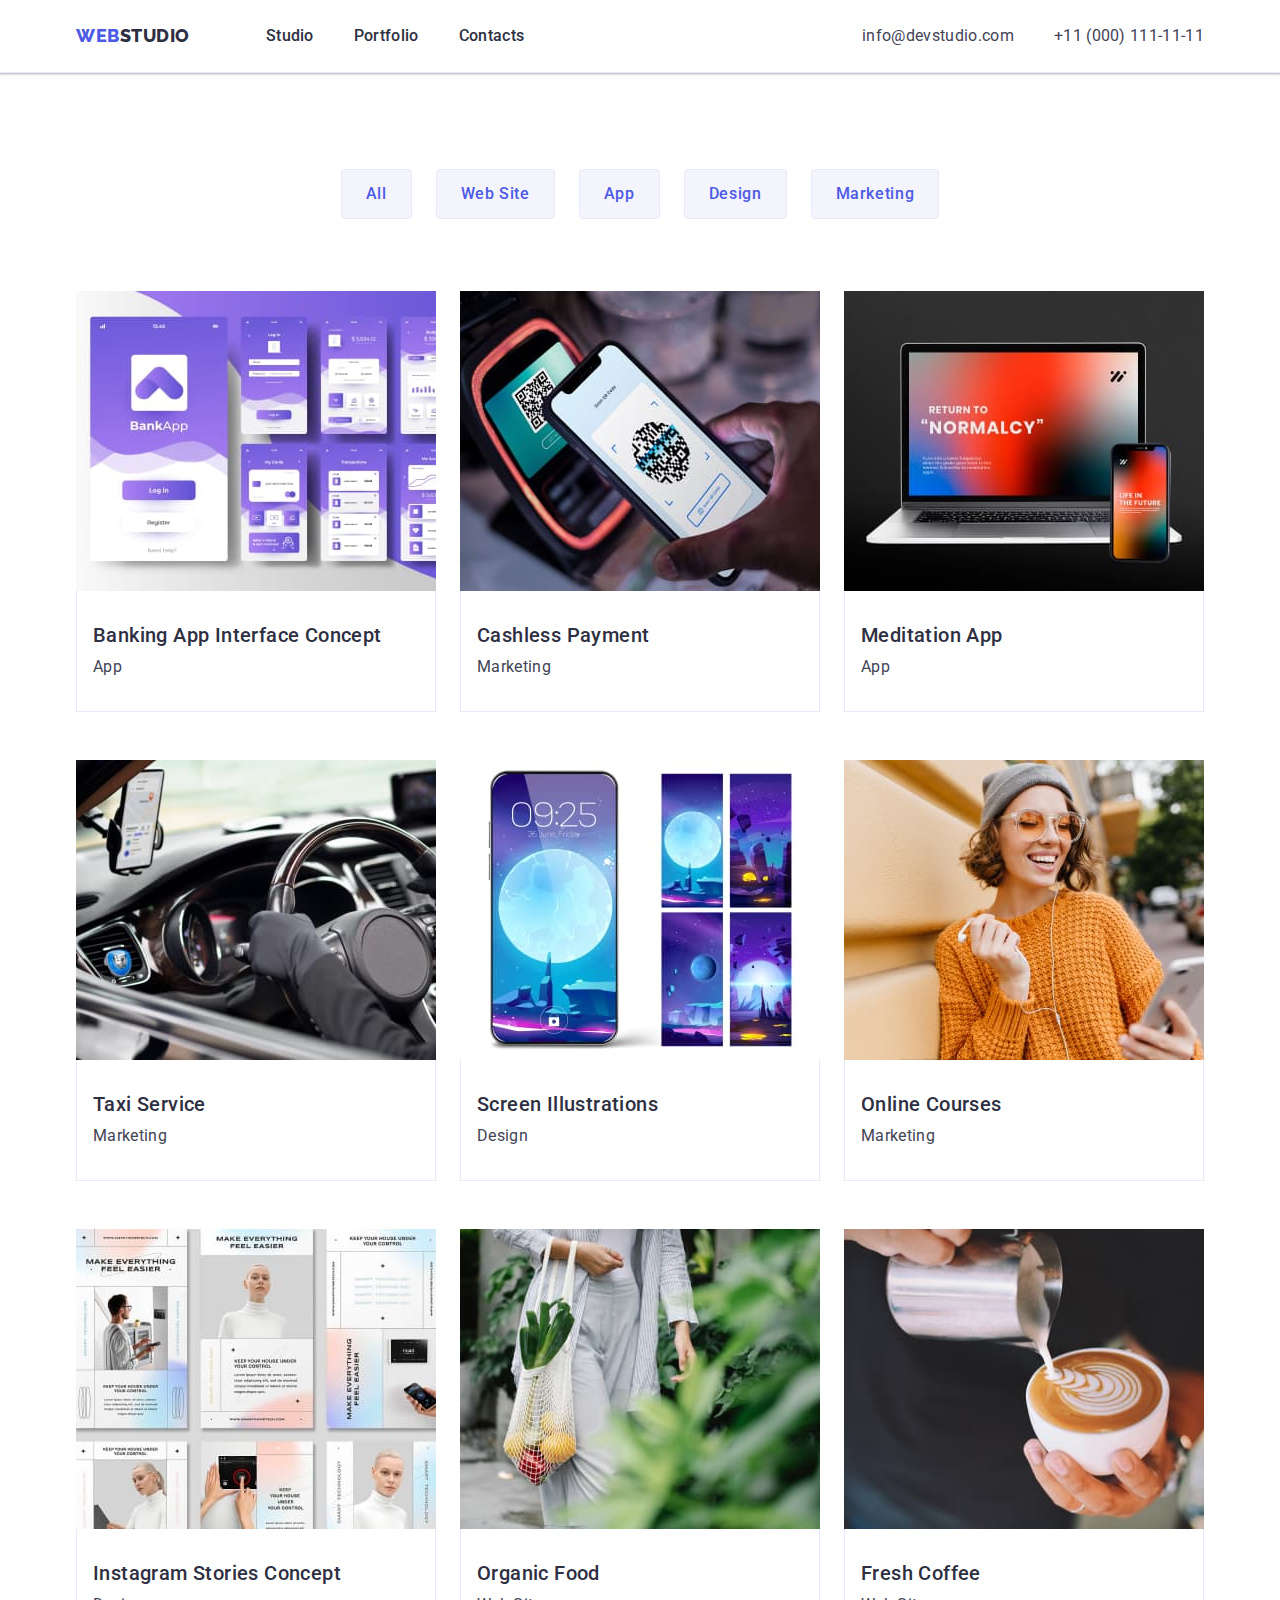
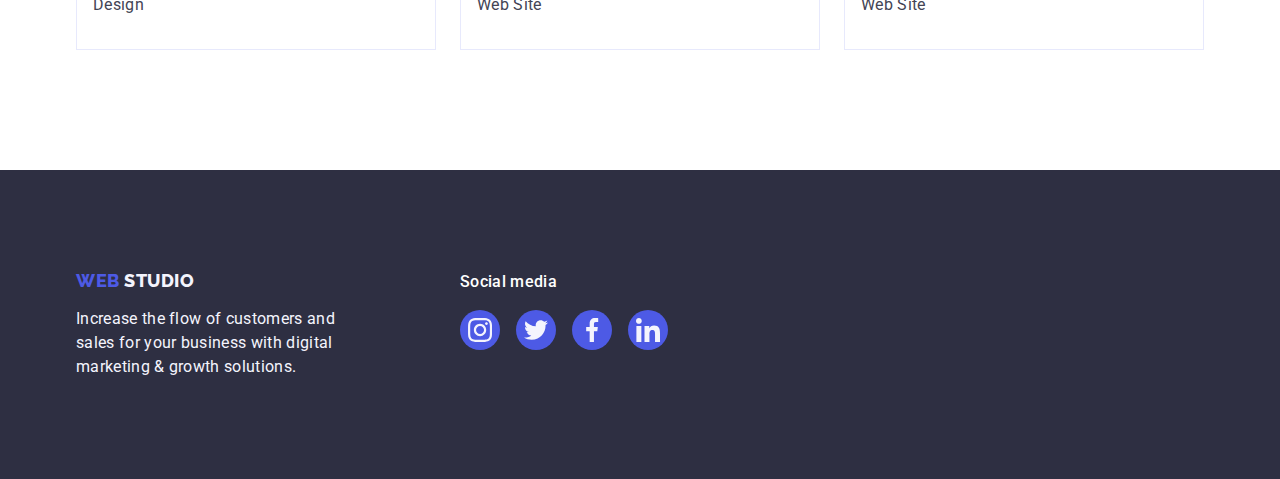
==== portfolio.html @ d1d7e2ed "Initial commit" ====
<!DOCTYPE html>
<html lang="en">
  <head>
    <meta charset="UTF-8" />
    <meta http-equiv="X-UA-Compatible" content="IE=edge" />
    <meta name="viewport" content="width=device-width, initial-scale=1.0" />
    <title>Portfolio</title>
    <link rel="preconnect" href="https://fonts.googleapis.com" />
    <link rel="preconnect" href="https://fonts.gstatic.com" crossorigin />
    <link
      href="https://fonts.googleapis.com/css2?family=Raleway:wght@800&family=Roboto:wght@400;500;700;900&display=swap"
      rel="stylesheet"
    />
    <!-- modern-normalize -->
    <link
      rel="stylesheet"
      href="https://cdn.jsdelivr.net/npm/modern-normalize@1.1.0/modern-normalize.min.css"
    />
    <link rel="stylesheet" href="./css/styles.css" />
  </head>
  <body>
     <!-- header -->
     <header class="header">
      <div class="container header-container">
        <nav class="header-nav">
          <a class="logo link" href="./index.html"
            >Web<span class="logo-dark">Studio</span></a
          >
          <ul class="header-nav-list list">
            <li>
              <a class="nav-list-item link" href="./index.html">Studio</a>
            </li>
            <li>
              <a class="nav-list-item link" href="./portfolio.html"
                >Portfolio</a
              >
            </li>
            <li><a class="nav-list-item link" href="">Contacts</a></li>
          </ul>
        </nav>
        <address class="address">
          <ul class="address list">
            <li>
              <a href="mailto:info@devstudio.com" class="address-contact link"
                >info@devstudio.com</a
              >
            </li>
            <li>
              <a href="tel:+110001111111" class="address-contact link"
                >+11 (000) 111-11-11</a
              >
            </li>
          </ul>
        </address>
      </div>
    </header>
    <main>
      <!-- buttons section -->
      <section class="gallery-section">
        <div class="container">
          <h1 class="visually-hidden">Filters</h1>
          <ul class="button-list list">
            <li><button type="button" class="button">All</button></li>
            <li><button type="button" class="button">Web Site</button></li>
            <li><button type="button" class="button">App</button></li>
            <li><button type="button" class="button">Design</button></li>
            <li><button type="button" class="button">Marketing</button></li>
          </ul>
          <!-- Row 1 -->
          <ul class="gallery-list list card-set">
            <li class="card-set-item">
              <a href="" class="card-set-link">
                <img
                  src="./images/project-card-1.jpg"
                  alt="different interfaces"
                  width="360"
                  height="300"
                />
                <div class="gallery-wrapp">
                  <h2 class="header-three">Banking App Interface Concept</h2>
                  <p class="body-text">App</p>
                </div>
              </a>
            </li>
            <li class="card-set-item">
              <a href="" class="card-set-link">
                <img
                  src="./images/project-card-2.jpg"
                  alt="phone uses qr code"
                  width="360"
                  height="300"
                />
                <div class="gallery-wrapp">
                  <h2 class="header-three">Cashless Payment</h2>
                  <p class="body-text">Marketing</p>
                </div>
              </a>
            </li>
            <li class="card-set-item">
              <a href="" class="card-set-link">
                <img
                  src="./images/project-card-3.jpg"
                  alt="laptop and mobile"
                  width="360"
                  height="300"
                />
                <div class="gallery-wrapp">
                  <h2 class="header-three">Meditation App</h2>
                  <p class="body-text">App</p>
                </div>
              </a>
            </li>
            <li class="card-set-item">
              <a href="" class="card-set-link">
                <img
                  src="./images/project-card-4.jpg"
                  alt="hand holds the steering wheel of the car"
                  width="360"
                  height="300"
                />
                <div class="gallery-wrapp">
                  <h2 class="header-three">Taxi Service</h2>
                  <p class="body-text">Marketing</p>
                </div>
              </a>
            </li>
            <li class="card-set-item">
              <a href="" class="card-set-link">
                <img
                  src="./images/project-card-5.jpg"
                  alt="mobile phone with screen Illustrations like on the Moon"
                  width="360"
                  height="300"
                />
                <div class="gallery-wrapp">
                  <h2 class="header-three">Screen Illustrations</h2>
                  <p class="body-text">Design</p>
                </div>
              </a>
            </li>
            <li class="card-set-item">
              <a href="" class="card-set-link">
                <img
                  src="./images/project-card-6.jpg"
                  alt="the girl enjoys her phone"
                  width="360"
                  height="300"
                />
                <div class="gallery-wrapp">
                  <h2 class="header-three">Online Courses</h2>
                  <p class="body-text">Marketing</p>
                </div>
              </a>
            </li>
            <li class="card-set-item">
              <a href="" class="card-set-link">
                <img
                  src="./images/project-card-7.jpg"
                  alt="different types of stories"
                  width="360"
                  height="300"
                />
                <div class="gallery-wrapp">
                  <h2 class="header-three">Instagram Stories Concept</h2>
                  <p class="body-text">Design</p>
                </div></a
              >
            </li>
            <li class="card-set-item">
              <a href="" class="card-set-link">
                <img
                  src="./images/project-card-8.jpg"
                  alt="whoman with the vegetables"
                  width="360"
                  height="300"
                />
                <div class="gallery-wrapp">
                  <h2 class="header-three">Organic Food</h2>
                  <p class="body-text">Web Site</p>
                </div>
              </a>
            </li>
            <li class="card-set-item">
              <a href="" class="card-set-link">
                <img
                  src="./images/project-card-9.jpg"
                  alt="someone makes cappucchino"
                  width="360"
                  height="300"
                />
                <div class="gallery-wrapp">
                  <h2 class="header-three">Fresh Coffee</h2>
                  <p class="body-text">Web Site</p>
                </div>
              </a>
            </li>
          </ul>
        </div>
      </section>
    </main>
    <!-- footer -->
    <footer class="footer">      
      <div class="footer-content container">
        <div class="footer-left-side">
          <a class="logo link footer-logo" href="./index.html"
            >Web <span class="logo-light">Studio</span></a
          >
          <p class="footer-text">
            Increase the flow of customers and sales for your business with
            digital marketing & growth solutions.
          </p>
        </div>
        <div class="footer-right-side">
          <p class="footer-title-sm">Social media</p>
          <ul class="footer-sm-list list">
            <li class="team-sm-item link">
              <a href="" target="_blank" rel="no opener no referer" class="team-sm-link">
                <svg class="team-smm-icon" width="24" height="24">
                  <use href="./images/icon.svg#icon-instagram-2"></use>
                </svg>
              </a>
            </li>
            <li class="team-sm-item link">
              <a href="" target="_blank" rel="noopenner no referer" class="team-sm-link">
                <svg class="team-smm-icon" width="24" height="24">
                  <use href="./images/icon.svg#icon-twitter-1"></use>
                </svg>
              </a>
            </li>
            <li class="team-sm-item link">
              <a href="" target="_blank" rel="no opener no referer" class="team-sm-link">
                <svg class="team-smm-icon" width="24" height="24">
                  <use href="./images/icon.svg#icon-facebook-1"></use>
                </svg>
              </a>
            </li>
            <li class="team-sm-item link">
              <a href="" target="_blank" rel="no opener no referer" class="team-sm-link">
                <svg class="team-smm-icon" width="24" height="24">
                  <use href="./images/icon.svg#icon-linkedin-1"></use>
                </svg>
              </a>
            </li>
          </ul>
        </div>
      </div>           
  </footer>
  </body>
</html>
---- css/styles.css ----
body {
  font-family: "Roboto", sans-serif;
  color: var(--body-text-color);
  background-color: var(--white-background-color);
}
:root {
  --main-header-color: #2e2f42;
  --body-text-color: #434455;
  --primary-brand-color: #4d5ae5;
  --light: #f4f4fd;
  --pressed-state-color: #404bbf;
  --white-background-color: #ffffff;
  --button-border-color:#e7e9fc;
  --customers-icon-color: #8E8F99;
  /* Others */

} 
.link {
  text-decoration: none;  
}
 .container {
  width: 1158px;
  padding-left: 15px;
  padding-right: 15px;
  margin: 0 auto;}
  .section {
    padding-bottom: 120px;
    padding-top: 120px;
  }
/**
  |============================
  |HEADER
  |============================
  
*/
/*  Making header.page-header a Flex-container and aligning elements  */
.header-container {
  display: flex;
  align-items: center;
 }
.header-nav {
  display: flex;
  margin-right: auto;
  align-items: center; 
}
.header-nav-list {
  display: flex;
  align-items: center;
  gap: 40px 
}
.header {
  border-bottom: 1px solid #e7e9fc;
  box-shadow: 0px 2px 1px rgba(46, 47, 66, 0.08), 0px 1px 1px rgba(46, 47, 66, 0.16), 0px 1px 6px rgba(46, 47, 66, 0.08);
}

/**
  |============================
  | logo
  |============================
*/
.logo {
  margin-right: 76px;
  padding-top: 24px;
  padding-bottom: 24px;
  font-family: "Raleway", sans-serif;
  font-weight: 800;
  font-size: 18px;
  line-height: 1.17;
  letter-spacing: 0.03em;
  text-transform: uppercase;
  /* IRIS */
  color: var(--primary-brand-color);
}
.logo-dark {
  /* NAVY BLUE */
  color: var(--main-header-color);
  padding-top: 24px;
  padding-bottom: 24px;
}
/**
  |============================
  | menu nav-list
  |============================
*/
.list {
  list-style: none;
  margin: 0;
  padding: 0;
}
.nav-list-item {
  font-weight: 500;
  font-size: 16px;
  line-height: 1.5;
  letter-spacing: 0.02em;
  color: var(--main-header-color);
  display: inline-block;
  padding-top: 24px;
  padding-bottom: 24px;
}
.nav-list-item:nth-last-child {margin-right: 0px;}

.nav-list-item:hover,
.nav-list-item:focus,
.nav-list-item:active {
  color: var(--pressed-state-color);

  /**
    |============================
    | address-list
    |============================
  */
}
.address {
  display: flex;
  gap: 40px;
  font-style: normal;
  font-weight: 400;
  font-size: 16px;
  line-height: 1.5;
  letter-spacing: 0.02em;
  color: var(--body-text-color);
}
.address-contact {
  color: var(--body-text-color);
  padding-top: 24px;
  padding-bottom: 188px;
}
.address .address-contact:active,
.address .address-contact:focus,
.address .address-contact:hover {
  color: var(--pressed-state-color);
}
/**
  |============================
  | 1  HERO FIRSR SECSION
  |============================
*/
.hero {
  background-color : var(--main-header-color);
  text-align: center;
  padding: 188px 0; 
  background-repeat: no-repeat;
  background-position: center;
  background-image: linear-gradient(rgba(46, 47, 66, 0.7), rgba(46, 47, 66, 0.7)), url(../images/people-office.jpg);  
  max-width: 1440px;
  background-size: cover; 
  margin-right: auto;
  margin-left: auto;
}
  .header-one {
  font-weight: 700;
  font-size: 56px;
  line-height: 1.07;
  letter-spacing: 0.02em;
  margin-bottom: 48px;
  max-width: 496px;
  margin: 0 auto 48px auto;
   

  /* WHITE */

  color: var(--white-background-color);
}
.button-order {
  font-family: inherit;
  font-weight: 500;
  font-size: 16px;
  line-height: 1.5;
  letter-spacing: 0.04em;
  cursor: pointer;
  padding: 16px 32px;
  min-width: 169px;
  min-height: 56px;
  display: block;
  height: 56px;
  border: none; 
  /* WHITE */
  color: var(--white-background-color);
  background: var(--primary-brand-color);
  box-shadow: 0px 4px 4px rgba(0, 0, 0, 0.15);
  border-radius: 4px;
  margin: 0 auto;
}
.button-order:hover,
.button-order:focus,
.button-order:active {
  background: var(--pressed-state-color);
}

  

/**
  |============================
  |2 ABOUT   SECOND SECSION
  |============================
*/
.about-container {
  display: flex;
  align-items: center;    
}
.about-list {
  display: flex;
  gap: 24px;
  }
.about-item {
  width: calc((100%-3*24px)/4);
}
.header-three {
  font-weight: 500;
  font-size: 20px;
  line-height: 1.2;
  letter-spacing: 0.02em;
  margin-bottom: 8px;

  /* NAVY BLUE */

  color: var(--main-header-color);
}
.body-text {
  font-weight: 400;
  font-size: 16px;
  line-height: 1.5;
  letter-spacing: 0.02em;

  /* SLATE */

  color: var(--body-text-color);
}

/* icons */
.about-icon {
  display: flex;
  width: 264px;
  height: 112px;
  background-color: #f4f4fd;
  justify-content: center; 
  border-radius: 4px; 
  margin-bottom: 8px;
  align-items: center;
}

/**
  |============================
  | button
  |============================
*/
.button {
  font-family: inherit;
  font-weight: 500;
  font-size: 16px;
  line-height: 1.5;
  letter-spacing: 0.04em;
  cursor: pointer;
  color: var(--primary-brand-color);
  background: var(--light);
  /* IRIS */
  padding: 12px 24px;
  border: 1px solid var(--button-border-color);
  border-radius: 4px;
}
.button:hover,
.button:focus,
.button:active {
  border: 1px solid transparent;
  color: var(--white-background-color);
  background-color: var(--pressed-state-color);
  box-shadow: 0px 3px 1px rgba(0, 0, 0, 0.1), 0px 2px 1px rgba(0, 0, 0, 0.08), 0px 2px 2px rgba(0, 0, 0, 0.12);
border-radius: 4px;
}
.button-list {
  display: flex;
  gap: 24px;
  justify-content: center; 
  margin-bottom: 72px
}


/**
  |============================
  |3 works
  |============================
*/
.works-list-container {
  display: flex;
  gap: 24px;
}
.section-works {
  padding-bottom: 120px;
}
.header-main-page {
  font-weight: 700;
  font-size: 36px;
  line-height: 1.1;
  text-align: center;
  letter-spacing: 0.02em;
  text-transform: capitalize;
  margin-bottom: 72px;
  /* NAVY BLUE */
  color: var(--main-header-color);
}

/**
  |============================
  |4 our team
  |============================
*/
.our-team {
  background-color: var(--light);
}
.our-team-item {
  background-color: var(--white-background-color);
  width: calc((100% - 3 * var(--indent)) / 4);
  box-shadow: 0px 1px 6px rgba(46, 47, 66, 0.08), 0px 1px 1px rgba(46, 47, 66, 0.16), 0px 2px 1px rgba(46, 47, 66, 0.08);
  border-radius: 0px 0px 4px 4px;
}
.our-team-item:hover{
box-shadow: 0px 1px 6px rgba(46, 47, 66, 0.08), 0px 1px 1px rgba(46, 47, 66, 0.16), 0px 2px 1px rgba(46, 47, 66, 0.08);
}
.team-list {
  display: flex;
  flex-wrap: wrap;
  text-align: center;
  gap: 24px;
  
}
.team-wrapper {
  padding: 32px 0;
  border-radius: 0px 0px 4px 4px;
}
.header-two {
  font-weight: 700;
  font-size: 36px;
  line-height: 1.11;
  text-align: center;
  letter-spacing: 0.02em;
  text-transform: capitalize;
  color: var(--main-header-color);
}
/* .team-sm-container {
  
  } */
.team-sm-list {
  width: 232px;
  height: 40px;
  margin-top: 8px; 
  display: flex;  
  gap: 24px;
  margin-left: auto;
  margin-right: auto;
  justify-content: center;
}
.team-smm-icon {
  fill: var(--light);
}
.team-sm-link { 
  width: 40px;
  height: 40px;
  display: flex;
  align-items: center;
  justify-content: center;
  background-color: var(--primary-brand-color);
  border-radius: 50%;
}
.team-sm-link:hover,
.team-sm-link:focus {
  background-color: #404bbf;
    
}
/**
  |============================
  | 5 Customers
  |============================
*/

.customers-list {
  display: flex;
  align-items: center;
  gap: 24px;
}
/* .customers-item {
width: 168px;
height: 88px;
} */
.customers-link {
display: flex;
align-items: center;
justify-content: center;
width: 168px;
height: 88px;
border: 1px solid var(--customers-icon-color);
border-radius: 4px;
color: var(--customers-icon-color)
}
.customers-list {  
  display: flex;
  gap: 24;
  }
.customers-link:hover,
.customers-link:focus {
  border: 1px solid var(--pressed-state-color);
  color: var(--pressed-state-color);
}
.customers-icon:hover,
.customers-icon:focus {
  fill: var(--pressed-state-color);
}
.customers-icon { 
fill: currentColor;
}
/* .team-wrapper::after {
  content: "";
  display: flex;
  width: 24px;
  height: 24px;
} */
.list-of-sm {
  display: flex;
}
/**
  |============================
  | FOOTER
  |============================
*/

.footer {
  background-color: var(--main-header-color);
  padding: 100px 0;
}
.logo-light {
  color: var(--light);
}
.footer-text {
  font-weight: 400;
  font-size: 16px;
  line-height: 1.5;
  letter-spacing: 0.02em;
  color: var(--light);
}
.footer--content {
   padding: 100px 0;  
}
.footer-logo {
  display: inline-block;
  margin-bottom: 16px;
  padding: 0;
}
.footer-text {
  max-width: 264px;
}
.footer.footer-content.logo {
  padding-top: 0;
  padding-bottom: 0;
  
}
.footer-content {
  display: flex;
  gap: 120px;
  align-items: baseline;

}
.footer-title-sm {
font-weight: 500;
font-size: 16px;
line-height: 1.5;
letter-spacing: 0.02em;
color: var(--white-background-color);
margin-bottom: 16px;
}
.footer-right-side {
display: inline-block;
flex-wrap: wrap;
}
.footer-sm-list {
  width: 232px;
  height: 40px;  
  display: flex;
  gap: 16px;
  margin-left: auto;
  margin-right: auto;
}
.footer-right-side a:hover,
.footer-right-side a:focus {
  background-color: #31D0AA;
}
                                                                                                                                  
/**
  |============================
  | reset start
  |============================
*/
p,
h1,
h2,
h3,
h4,
h5,
h6 {
  margin: 0;
}

a {
  text-decoration: none;
  color: currentColor;
}
ul {
  margin: 0;
  padding: 0;
}

img {
  display: block;
}
button {
  cursor: pointer;
 } 

 /**
    |============================
    | Portfolio Card set
    |============================
  */
  .card-set {
    display: flex;
    flex-wrap: wrap;
    gap: var(--indent);
  }
  .card-set-item {
    width: calc((100% - 48px) / 3);
  }
  .gallery-list {
   --items: 3; 
   row-gap: 48px;
   column-gap: 24px;  
  }
  .gallery-section {
    padding-top: 96px; 
    padding-bottom: 120px;
  }
  .gallery-wrapp {
    padding: 32px 16px;
    border: 1px solid var(--button-border-color);
    border-top: none; 
  }
  .card-set-link {
    display:block;
  }
    
  .card-set-link:hover,
  .card-set-link:focus {
  box-shadow: 0px 1px 6px rgba(46, 47, 66, 0.08), 0px 1px 1px rgba(46, 47, 66, 0.16), 0px 2px 1px rgba(46, 47, 66, 0.08);
}

.visually-hidden {
  position: absolute;
  width: 1px;
  height: 1px;
  margin: -1px;
  border: 0;
  padding: 0;
  white-space: nowrap;
  clip-path: inset(100%);
  clip: rect(0 0 0 0);
  overflow: hidden;
}

  /**
    |============================
    | outline: 2px solid orange;
    |============================
  */
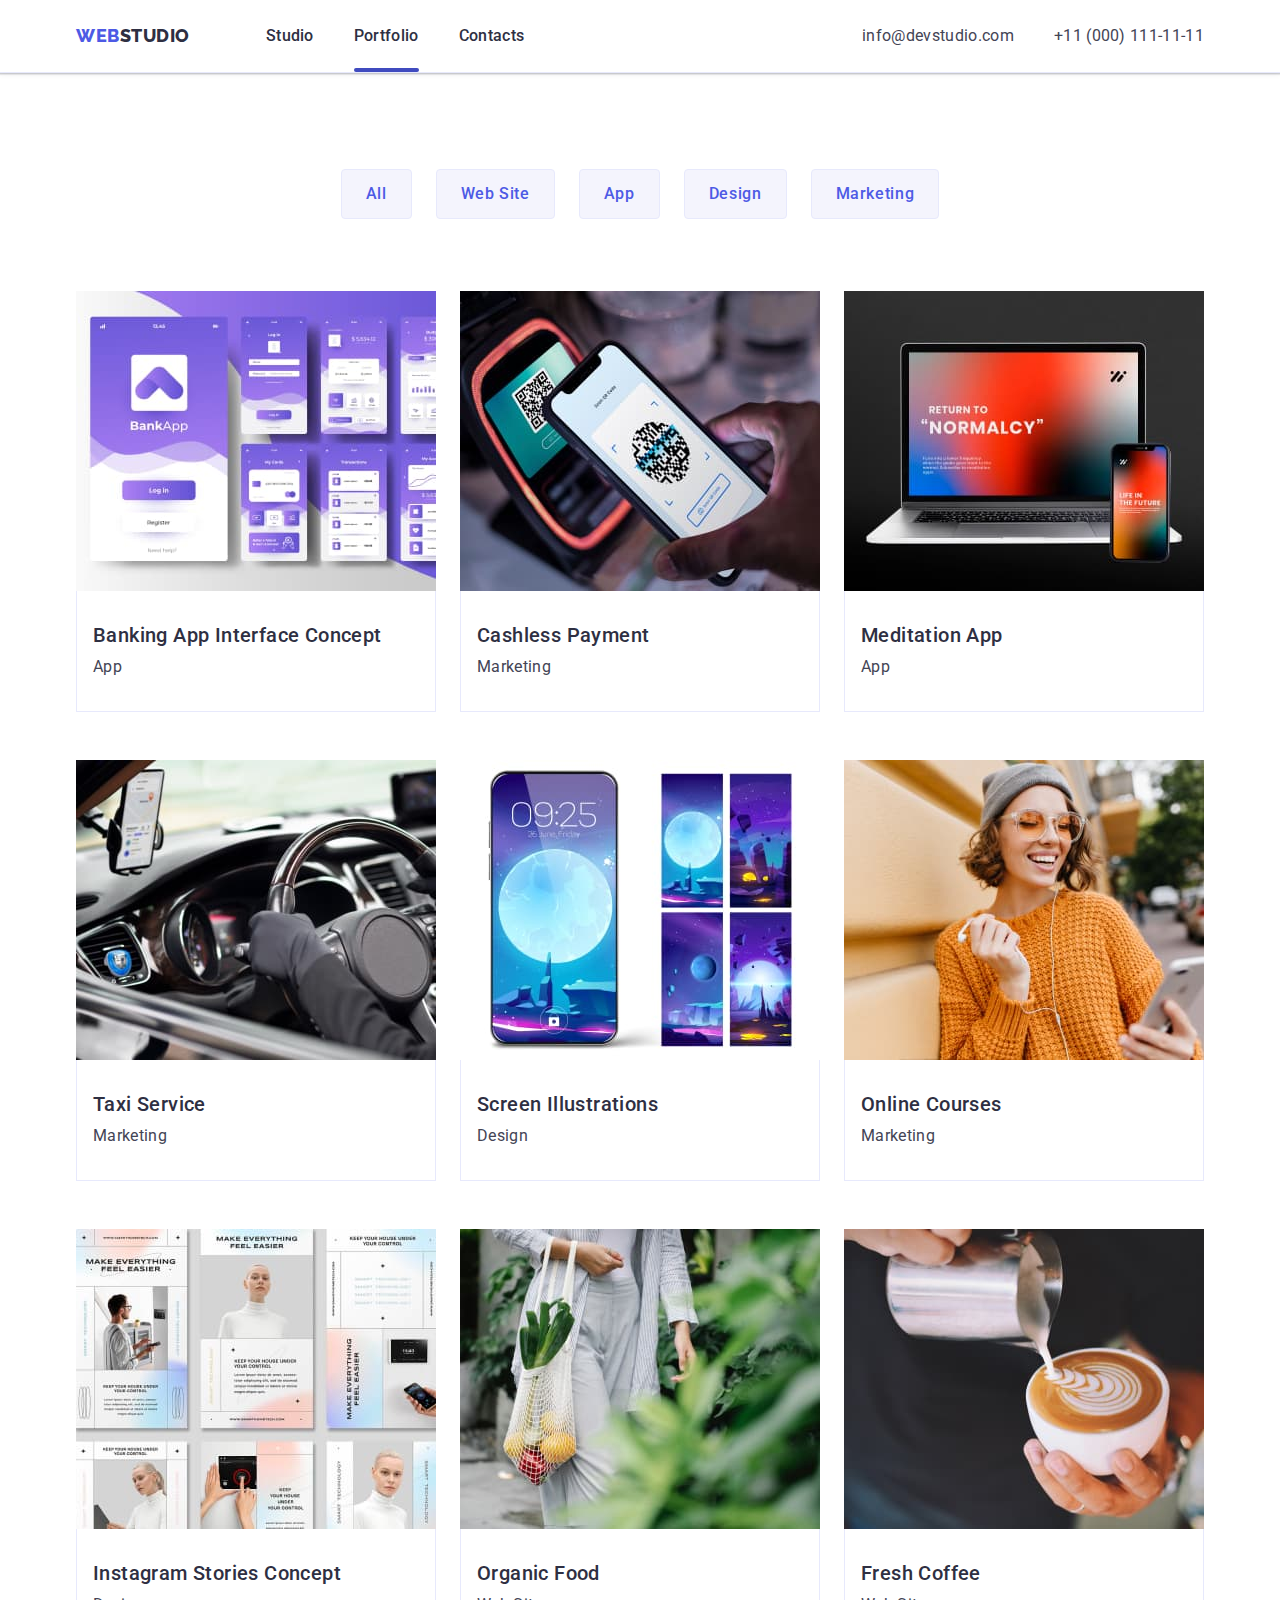
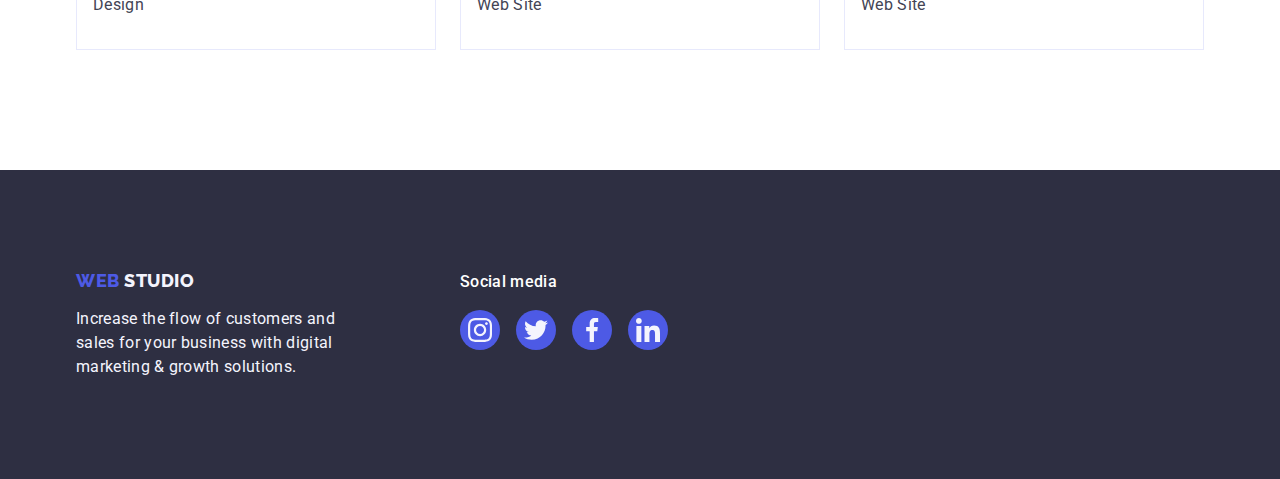
==== commit 8c19fb20: "2" ====
--- a/portfolio.html
+++ b/portfolio.html
@@ -31,7 +31,7 @@
               <a class="nav-list-item link" href="./index.html">Studio</a>
             </li>
             <li>
-              <a class="nav-list-item link" href="./portfolio.html"
+              <a class="nav-list-item current link" href="./portfolio.html"
                 >Portfolio</a
               >
             </li>
@@ -68,28 +68,32 @@
           </ul>
           <!-- Row 1 -->
           <ul class="gallery-list list card-set">
-            <li class="card-set-item">
-              <a href="" class="card-set-link">
-                <img
-                  src="./images/project-card-1.jpg"
-                  alt="different interfaces"
-                  width="360"
-                  height="300"
-                />
-                <div class="gallery-wrapp">
-                  <h2 class="header-three">Banking App Interface Concept</h2>
-                  <p class="body-text">App</p>
-                </div>
-              </a>
-            </li>
-            <li class="card-set-item">
-              <a href="" class="card-set-link">
-                <img
-                  src="./images/project-card-2.jpg"
-                  alt="phone uses qr code"
-                  width="360"
-                  height="300"
-                />
+            <li class="card-set-item">              
+                <a href="" class="card-set-link">
+                  <div class="card-box">
+                    <img
+                      src="./images/project-card-1.jpg"
+                      alt="different interfaces"
+                      width="360"
+                      height="300"
+                    /><p class="card-overlay">14 Stylish and User-Friendly App Design Concepts · Task Manager App · Calorie Tracker App · Exotic Fruit Ecommerce App · Cloud Storage App</p>
+                  </div>
+                  <div class="gallery-wrapp">
+                    <h2 class="header-three">Banking App Interface Concept</h2>
+                    <p class="body-text">App</p>
+                  </div>
+                </a>                          
+            </li>
+            <li class="card-set-item">
+              <a href="" class="card-set-link">
+                <div class="card-box">
+                  <img
+                    src="./images/project-card-2.jpg"
+                    alt="phone uses qr code"
+                    width="360"
+                    height="300"
+                  /><p class="card-overlay">14 Stylish and User-Friendly App Design Concepts · Task Manager App · Calorie Tracker App · Exotic Fruit Ecommerce App · Cloud Storage App</p>
+                </div>
                 <div class="gallery-wrapp">
                   <h2 class="header-three">Cashless Payment</h2>
                   <p class="body-text">Marketing</p>
@@ -98,12 +102,14 @@
             </li>
             <li class="card-set-item">
               <a href="" class="card-set-link">
-                <img
-                  src="./images/project-card-3.jpg"
-                  alt="laptop and mobile"
-                  width="360"
-                  height="300"
-                />
+                <div class="card-box">
+                  <img
+                    src="./images/project-card-3.jpg"
+                    alt="laptop and mobile"
+                    width="360"
+                    height="300"
+                  /><p class="card-overlay">14 Stylish and User-Friendly App Design Concepts · Task Manager App · Calorie Tracker App · Exotic Fruit Ecommerce App · Cloud Storage App</p>
+                </div>
                 <div class="gallery-wrapp">
                   <h2 class="header-three">Meditation App</h2>
                   <p class="body-text">App</p>
@@ -112,12 +118,14 @@
             </li>
             <li class="card-set-item">
               <a href="" class="card-set-link">
-                <img
-                  src="./images/project-card-4.jpg"
-                  alt="hand holds the steering wheel of the car"
-                  width="360"
-                  height="300"
-                />
+                <div class="card-box">
+                  <img
+                    src="./images/project-card-4.jpg"
+                    alt="hand holds the steering wheel of the car"
+                    width="360"
+                    height="300"
+                  /><p class="card-overlay">14 Stylish and User-Friendly App Design Concepts · Task Manager App · Calorie Tracker App · Exotic Fruit Ecommerce App · Cloud Storage App</p>
+                </div>
                 <div class="gallery-wrapp">
                   <h2 class="header-three">Taxi Service</h2>
                   <p class="body-text">Marketing</p>
@@ -126,12 +134,14 @@
             </li>
             <li class="card-set-item">
               <a href="" class="card-set-link">
-                <img
-                  src="./images/project-card-5.jpg"
-                  alt="mobile phone with screen Illustrations like on the Moon"
-                  width="360"
-                  height="300"
-                />
+                <div class="card-box">
+                  <img
+                    src="./images/project-card-5.jpg"
+                    alt="mobile phone with screen Illustrations like on the Moon"
+                    width="360"
+                    height="300"
+                  /><p class="card-overlay">14 Stylish and User-Friendly App Design Concepts · Task Manager App · Calorie Tracker App · Exotic Fruit Ecommerce App · Cloud Storage App</p>
+                </div>
                 <div class="gallery-wrapp">
                   <h2 class="header-three">Screen Illustrations</h2>
                   <p class="body-text">Design</p>
@@ -140,12 +150,14 @@
             </li>
             <li class="card-set-item">
               <a href="" class="card-set-link">
-                <img
-                  src="./images/project-card-6.jpg"
-                  alt="the girl enjoys her phone"
-                  width="360"
-                  height="300"
-                />
+                <div class="card-box">
+                  <img
+                    src="./images/project-card-6.jpg"
+                    alt="the girl enjoys her phone"
+                    width="360"
+                    height="300"
+                  /><p class="card-overlay">14 Stylish and User-Friendly App Design Concepts · Task Manager App · Calorie Tracker App · Exotic Fruit Ecommerce App · Cloud Storage App</p>
+                </div>
                 <div class="gallery-wrapp">
                   <h2 class="header-three">Online Courses</h2>
                   <p class="body-text">Marketing</p>
@@ -154,12 +166,14 @@
             </li>
             <li class="card-set-item">
               <a href="" class="card-set-link">
-                <img
-                  src="./images/project-card-7.jpg"
-                  alt="different types of stories"
-                  width="360"
-                  height="300"
-                />
+                <div class="card-box">
+                  <img
+                    src="./images/project-card-7.jpg"
+                    alt="different types of stories"
+                    width="360"
+                    height="300"
+                  /><p class="card-overlay">14 Stylish and User-Friendly App Design Concepts · Task Manager App · Calorie Tracker App · Exotic Fruit Ecommerce App · Cloud Storage App</p>
+                </div>
                 <div class="gallery-wrapp">
                   <h2 class="header-three">Instagram Stories Concept</h2>
                   <p class="body-text">Design</p>
@@ -168,12 +182,14 @@
             </li>
             <li class="card-set-item">
               <a href="" class="card-set-link">
-                <img
-                  src="./images/project-card-8.jpg"
-                  alt="whoman with the vegetables"
-                  width="360"
-                  height="300"
-                />
+                <div class="card-box">
+                  <img
+                    src="./images/project-card-8.jpg"
+                    alt="whoman with the vegetables"
+                    width="360"
+                    height="300"
+                  /><p class="card-overlay">14 Stylish and User-Friendly App Design Concepts · Task Manager App · Calorie Tracker App · Exotic Fruit Ecommerce App · Cloud Storage App</p>
+                </div>
                 <div class="gallery-wrapp">
                   <h2 class="header-three">Organic Food</h2>
                   <p class="body-text">Web Site</p>
@@ -182,12 +198,14 @@
             </li>
             <li class="card-set-item">
               <a href="" class="card-set-link">
-                <img
-                  src="./images/project-card-9.jpg"
-                  alt="someone makes cappucchino"
-                  width="360"
-                  height="300"
-                />
+                <div class="card-box">
+                  <img
+                    src="./images/project-card-9.jpg"
+                    alt="someone makes cappucchino"
+                    width="360"
+                    height="300"
+                  /><p class="card-overlay">14 Stylish and User-Friendly App Design Concepts · Task Manager App · Calorie Tracker App · Exotic Fruit Ecommerce App · Cloud Storage App</p>
+                </div>
                 <div class="gallery-wrapp">
                   <h2 class="header-three">Fresh Coffee</h2>
                   <p class="body-text">Web Site</p>
--- a/css/styles.css
+++ b/css/styles.css
@@ -46,7 +46,7 @@
 .header-nav-list {
   display: flex;
   align-items: center;
-  gap: 40px 
+  gap: 40px;   
 }
 .header {
   border-bottom: 1px solid #e7e9fc;
@@ -96,20 +96,45 @@
   display: inline-block;
   padding-top: 24px;
   padding-bottom: 24px;
+  position: relative; 
 }
 .nav-list-item:nth-last-child {margin-right: 0px;}
 
 .nav-list-item:hover,
 .nav-list-item:focus,
 .nav-list-item:active {
-  color: var(--pressed-state-color);
-
+  color: var(--pressed-state-color);}
+  
+.nav-list-item:hover,
+.nav-list-item:focus,
+.nav-list-item:active {transition:250ms cubic-bezier(0.4, 0, 0.2, 1);}
+
+.nav-list-item::after {
+  content: "";
+  display: block;
+  width: 100%;
+  height: 4px;
+  border-radius: 4px;
+  position: absolute;  
+  bottom:0;
+  
+  }
+.nav-list-item.current::after {
+  content: "";
+  display: block;
+  width: 100%;
+  height: 4px;
+  border-radius: 4px;
+  position: absolute;  
+  bottom:0;
+  background-color: var(--pressed-state-color);
+}
   /**
     |============================
     | address-list
     |============================
   */
-}
+
 .address {
   display: flex;
   gap: 40px;
@@ -130,6 +155,10 @@
 .address .address-contact:hover {
   color: var(--pressed-state-color);
 }
+.address .address-contact:active,
+.address .address-contact:focus,
+.address .address-contact:hover {transition:250ms cubic-bezier(0.4, 0, 0.2, 1)}
+
 /**
   |============================
   | 1  HERO FIRSR SECSION
@@ -186,7 +215,9 @@
 .button-order:active {
   background: var(--pressed-state-color);
 }
-
+.button-order:hover,
+.button-order:focus,
+.button-order:active {transition:250ms cubic-bezier(0.4, 0, 0.2, 1)}
   
 
 /**
@@ -267,6 +298,11 @@
   box-shadow: 0px 3px 1px rgba(0, 0, 0, 0.1), 0px 2px 1px rgba(0, 0, 0, 0.08), 0px 2px 2px rgba(0, 0, 0, 0.12);
 border-radius: 4px;
 }
+.button:hover,
+.button:focus,
+.button:active
+{transition:250ms cubic-bezier(0.4, 0, 0.2, 1)}
+
 .button-list {
   display: flex;
   gap: 24px;
@@ -364,8 +400,10 @@
 .team-sm-link:hover,
 .team-sm-link:focus {
   background-color: #404bbf;
-    
-}
+   
+}
+.team-sm-link:hover,
+.team-sm-link:focus {transition:250ms cubic-bezier(0.4, 0, 0.2, 1)}
 /**
   |============================
   | 5 Customers
@@ -400,10 +438,15 @@
   border: 1px solid var(--pressed-state-color);
   color: var(--pressed-state-color);
 }
+.customers-link:hover,
+.customers-link:focus {transition:250ms cubic-bezier(0.4, 0, 0.2, 1)}
+
 .customers-icon:hover,
 .customers-icon:focus {
   fill: var(--pressed-state-color);
 }
+.customers-icon:hover,
+.customers-icon:focus {transition:250ms cubic-bezier(0.4, 0, 0.2, 1)}
 .customers-icon { 
 fill: currentColor;
 }
@@ -482,7 +525,8 @@
 .footer-right-side a:focus {
   background-color: #31D0AA;
 }
-                                                                                                                                  
+.footer-right-side a:hover,
+.footer-right-side a:focus {transition:250ms cubic-bezier(0.4, 0, 0.2, 1)}                                                                                                                                 
 /**
   |============================
   | reset start
@@ -526,7 +570,9 @@
   }
   .card-set-item {
     width: calc((100% - 48px) / 3);
-  }
+         
+  }
+ 
   .gallery-list {
    --items: 3; 
    row-gap: 48px;
@@ -543,13 +589,40 @@
   }
   .card-set-link {
     display:block;
+    position: relative;    
+    overflow: hidden; 
   }
     
   .card-set-link:hover,
   .card-set-link:focus {
   box-shadow: 0px 1px 6px rgba(46, 47, 66, 0.08), 0px 1px 1px rgba(46, 47, 66, 0.16), 0px 2px 1px rgba(46, 47, 66, 0.08);
 }
-
+/* card overlay */
+.card-box {
+  position: relative;
+  overflow: hidden;
+}
+  .card-overlay {
+    position: absolute;
+    width: 100%;
+    height: 100%;
+    background-color: var(--primary-brand-color);
+    bottom: 0;
+    left: 0;
+    /* overflow: auto; */
+    padding: 40px 32px;
+    transform: translateY(100%);
+    transition:250ms cubic-bezier(0.4, 0, 0.2, 1);
+    cursor: pointer; 
+    font-size: 16px;
+    line-height: 1.5;
+    letter-spacing: 0.02em;
+    color: var(--light);  
+  }
+  .card-set-link:hover .card-overlay,
+  .card-set-link:focus .card-overlay {
+  transform: translateY(0);
+  }
 .visually-hidden {
   position: absolute;
   width: 1px;
@@ -568,6 +641,3 @@
     | outline: 2px solid orange;
     |============================
   */
-
-
-
